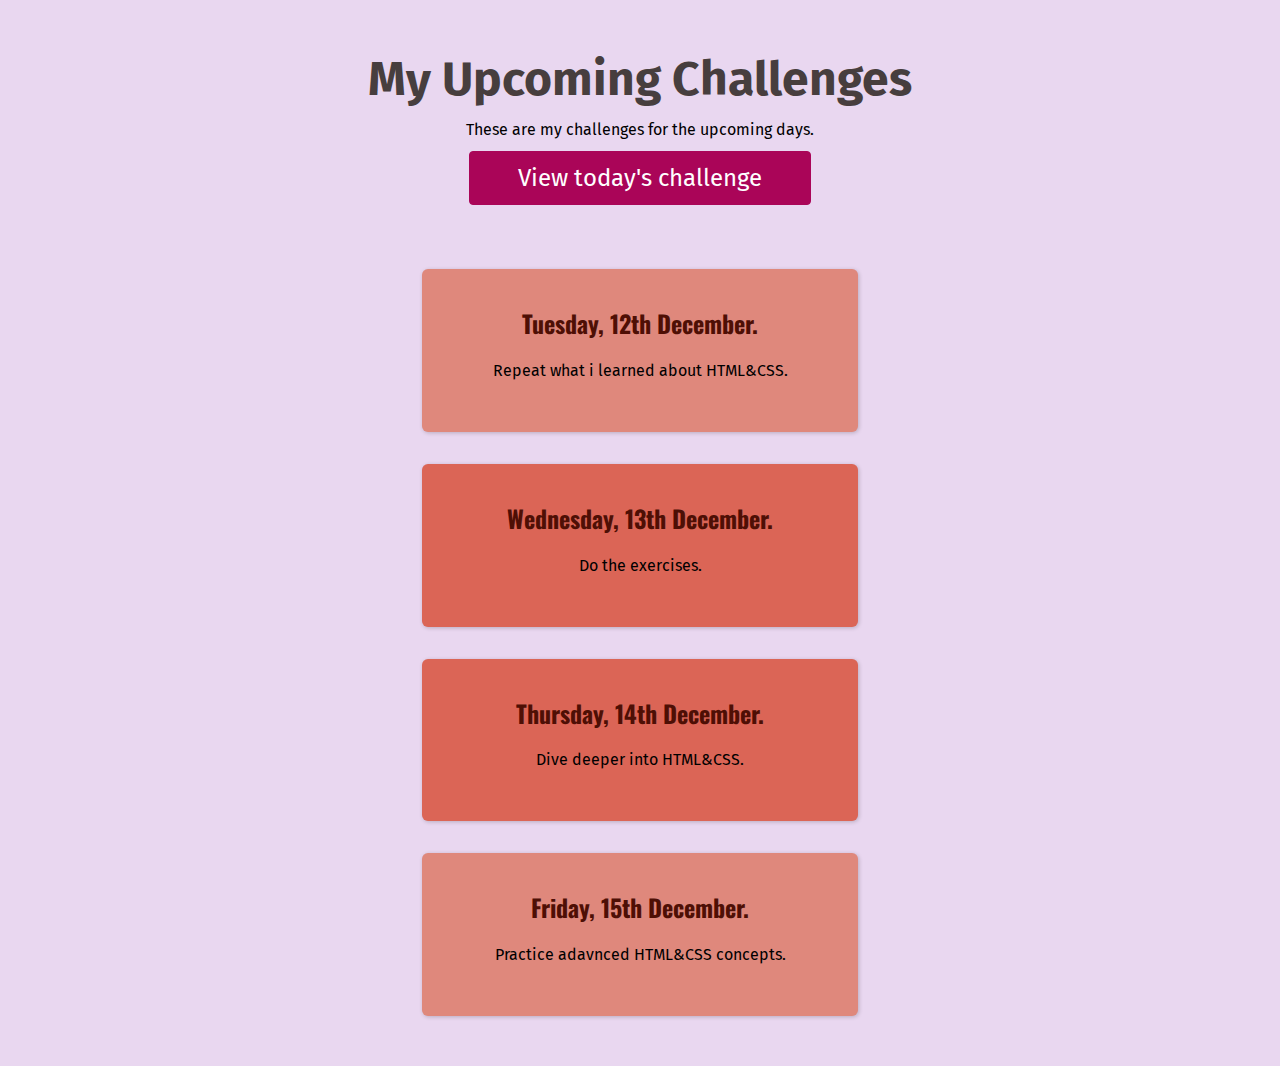
==== full-week.html @ 5d9e7503 "first commit" ====
<!DOCTYPE html>
<html lang="en">
  <head>
    <link rel="stylesheet" href="styles/shared.css" />
    <link rel="stylesheet" href="styles/full-week.css" />
    <link rel="preconnect" href="https://fonts.googleapis.com" />
    <link rel="preconnect" href="https://fonts.gstatic.com" crossorigin />
    <link
      href="https://fonts.googleapis.com/css2?family=Fira+Sans:wght@400;700&family=Oswald:wght@700&display=swap"
      rel="stylesheet"
    />
    <meta charset="UTF-8" />
    <title>My upcoming challenges</title>
  </head>

  <body>
    <header>
      <h1>My Upcoming Challenges</h1>
      <p id="description">These are my challenges for the upcoming days.</p>
      <a href="index.html">View today's challenge </a>
    </header>
    <main>
      <ol>
        <li>
          <h2>Tuesday, 12th December.</h2>
          <p>Repeat what i learned about HTML&CSS.</p>
        </li>
        <li class="highlight-goal">
          <h2>Wednesday, 13th December.</h2>
          <p>Do the exercises.</p>
        </li>
        <li class="highlight-goal">
          <h2>Thursday, 14th December.</h2>
          <p>Dive deeper into HTML&CSS.</p>
        </li>
        <li>
          <h2>Friday, 15th December.</h2>
          <p>Practice adavnced HTML&CSS concepts.</p>
        </li>
      </ol>
    </main>
  </body>
</html>
---- styles/shared.css ----
body {
  text-align: center;
  margin: 50px;
  background-color: rgb(233, 215, 240);
}

h1 {
  font-family: "Fira Sans";
  color: #383434;
}

p {
  font-family: "Fira Sans", sans-serif;
  margin-bottom: 36px;
}

img {
  width: 200px;
  height: 200px;
  border-radius: 50%;
}

a {
  text-decoration: none;
  font-family: "Fira Sans";
  color: rgb(170, 5, 88);
}
a:hover {
  text-decoration: underline;
}
---- styles/full-week.css ----
header {
  margin-bottom: 64px;
}

h1 {
  font-size: 48px;
  color: rgb(71, 62, 62);
  margin: 0;
}

#description {
  margin: 12px 0;
}

/* header p{
    margin-bottom: 36px;
} */

a {
  padding: 12px 48px;
  background-color: rgb(170, 5, 88);
  color: white;
  border-radius: 4px;
  font-size: 24px;
  border: 1px solid rgb(170, 5, 88);
  margin: 30px 12px;
  display: inline-block;
  margin: 0;
}

a:hover {
  background-color: rgb(173, 39, 102);
  text-decoration: none;
}

ol {
  list-style: none;
  width: 500px;
  margin: 36px auto 0 auto;
  padding: 0;
}

li {
  padding: 16px;
  box-shadow: 1px 1px 4px rgb(0 0 0 / 20%);
  background-color: rgb(223, 136, 124);
  border-radius: 6px;
  margin: 32px;
}

h2 {
  color: rgb(78, 15, 5);
  font-family: "Oswald", sans-serif;
}

/* main p{
    margin: 12px;
    color: rgb(79, 21, 22);
} */

.highlight-goal {
  background-color: rgb(219, 101, 86);
}
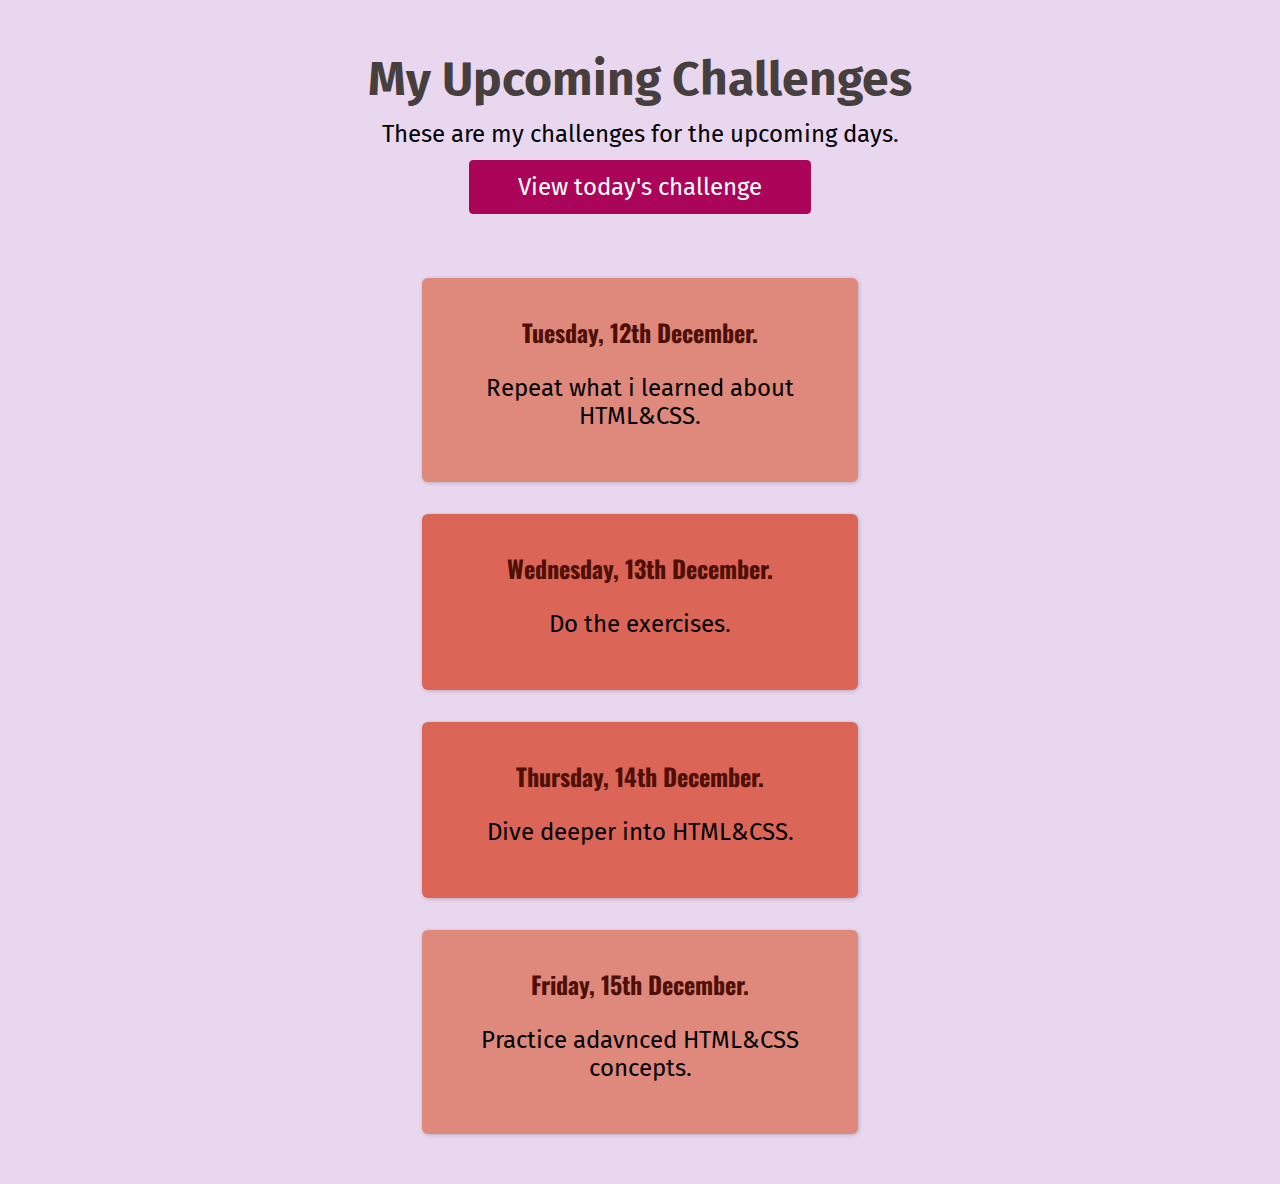
==== commit 85bc9d36: "add favicon" ====
--- a/full-week.html
+++ b/full-week.html
@@ -1,6 +1,7 @@
 <!DOCTYPE html>
 <html lang="en">
   <head>
+    <link rel="icon" href="images/favicon.ico" type="image/x-icon">
     <link rel="stylesheet" href="styles/shared.css" />
     <link rel="stylesheet" href="styles/full-week.css" />
     <link rel="preconnect" href="https://fonts.googleapis.com" />
--- a/styles/shared.css
+++ b/styles/shared.css
@@ -12,6 +12,7 @@
 p {
   font-family: "Fira Sans", sans-serif;
   margin-bottom: 36px;
+  font-size: 24px;
 }
 
 img {
